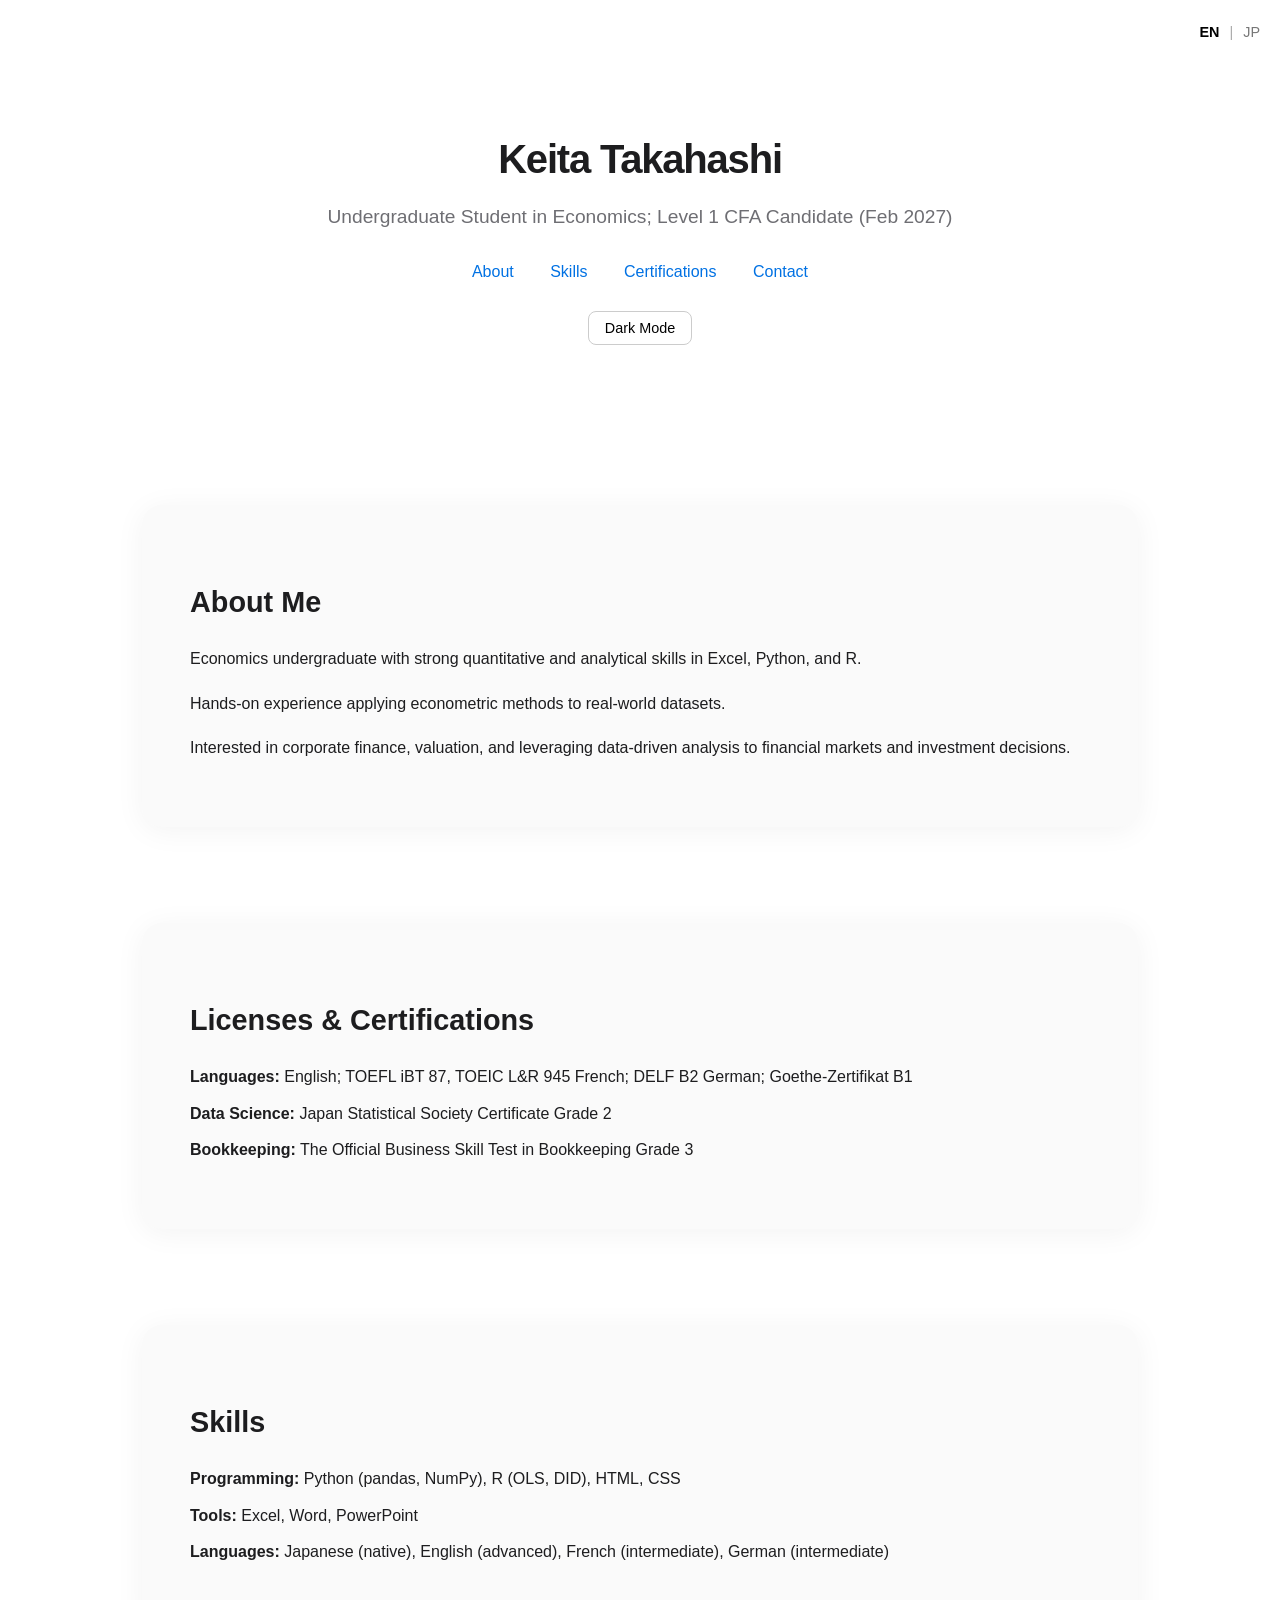
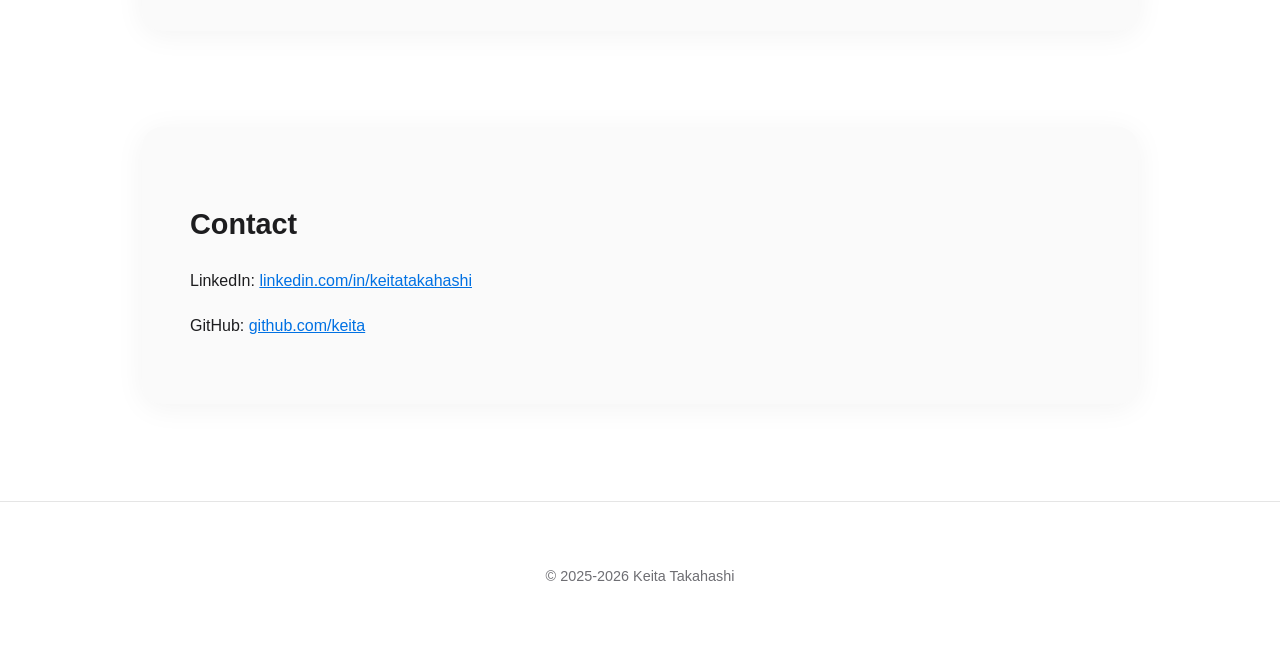
==== en/index.html @ 61471173 "Update index.html" ====
<!DOCTYPE html>
<html lang="en">
<head>
  <meta charset="UTF-8">
  <meta name="viewport" content="width=device-width, initial-scale=1.0">
  <title>Keita Takahashi | Portfolio</title>
  <link rel="stylesheet" href="../style.css">
  <link href="https://fonts.googleapis.com/css2?family=Roboto:wght@400;700&display=swap" rel="stylesheet">
</head>
<body>
  <header>
    <h1>Keita Takahashi</h1>
    <p>Undergraduate Student in Economics; Level 1 CFA Candidate (Feb 2027)</p>
    <nav>
      <a href="#about">About</a>
      <a href="#skills">Skills</a>
      <a href="#certifications">Certifications</a>
      <a href="#contact">Contact</a>
    </nav>

    <button id="dark-mode-toggle">Dark Mode</button>

    <div class="lang-toggle">
      <span class="lang active">EN</span>
      <span class="divider">|</span>
      <a href="../" class="lang">JP</a>
    </div>
  </header>

  <section id="about" class="card fade-in">
    <h2>About Me</h2>
    <p>Economics undergraduate with strong quantitative and analytical skills in Excel, Python, and R.</p>
    <p>Hands-on experience applying econometric methods to real-world datasets.</p>
    <p>Interested in corporate finance, valuation, and leveraging data-driven analysis to financial markets and investment decisions.</p>
  </section>

  <section id="certifications" class="card fade-in">
    <h2>Licenses & Certifications</h2>
    <ul>
      <li><strong>Languages:</strong> English; TOEFL iBT 87, TOEIC L&R 945 French; DELF B2 German; Goethe-Zertifikat B1</li>
      <li><strong>Data Science:</strong> Japan Statistical Society Certificate Grade 2</li>
      <li><strong>Bookkeeping:</strong> The Official Business Skill Test in Bookkeeping Grade 3</li>
    </ul>
  </section>
  
  <section id="skills" class="card fade-in">
    <h2>Skills</h2>
    <ul>
      <li><strong>Programming:</strong> Python (pandas, NumPy), R (OLS, DID), HTML, CSS</li>
      <li><strong>Tools:</strong> Excel, Word, PowerPoint</li>
      <li><strong>Languages:</strong> Japanese (native), English (advanced), French (intermediate), German (intermediate)</li>
    </ul>
  </section>

  <section id="contact" class="card fade-in">
    <h2>Contact</h2>
    <p>LinkedIn: <a href="https://www.linkedin.com/in/keitatakahashi" target="_blank">linkedin.com/in/keitatakahashi</a></p>
    <p>GitHub: <a href="https://github.com/takahashikeita1221" target="_blank">github.com/keita</a></p>
  </section>

  <footer>
    <p>© 2025-2026 Keita Takahashi</p>
  </footer>

  <script src="../script.js"></script>
</body>
</html>
---- style.css ----
/* style.css */

body {
  margin: 0;
  font-family: 'Inter', 'Helvetica Neue', Arial, sans-serif;
  background-color: #fff;
  color: #1d1d1f;
  line-height: 1.8;
  -webkit-font-smoothing: antialiased;
}

header {
  text-align: center;
  padding: 6rem 1rem 4rem;
}

header h1 {
  font-size: 2.5rem;
  font-weight: 700;
  letter-spacing: -0.03em;
  margin-bottom: 0.3rem;
}

header p {
  font-size: 1.2rem;
  color: #6e6e73;
  margin-top: 0;
}

nav {
  margin-top: 1.5rem;
}

nav a {
  color: #0071e3;
  text-decoration: none;
  margin: 0 1rem;
  font-weight: 500;
  transition: color 0.2s ease;
}

nav a:hover {
  color: #005bb5;
}

section {
  max-width: 900px;
  margin: 6rem auto;
  padding: 0 1.5rem;
}

.card {
  background: #fafafa;
  border-radius: 20px;
  padding: 3rem;
  box-shadow: 0 4px 30px rgba(0,0,0,0.05);
  transition: transform 0.3s ease, box-shadow 0.3s ease;
}

.card:hover {
  transform: translateY(-5px);
  box-shadow: 0 8px 40px rgba(0,0,0,0.08);
}

h2 {
  font-size: 1.8rem;
  font-weight: 700;
  margin-bottom: 1rem;
}

ul {
  list-style-type: none;
  padding: 0;
}

li {
  margin: 0.5rem 0;
}

footer {
  text-align: center;
  padding: 3rem 1rem;
  color: #6e6e73;
  font-size: 0.9rem;
  border-top: 1px solid #e5e5e5;
}

a {
  color: #0071e3;
}

a:hover {
  text-decoration: underline;
}

/* フェードイン */
.fade-in {
  opacity: 0;
  transform: translateY(40px);
  transition:
    opacity 1s cubic-bezier(0.25, 0.1, 0.25, 1),
    transform 1s cubic-bezier(0.25, 0.1, 0.25, 1);
  will-change: opacity, transform;
}

.fade-in.visible {
  opacity: 1;
  transform: translateY(0);
}

/* ダークモード対応 
@media (prefers-color-scheme: dark) {
  body {
    background-color: #1d1d1f;
    color: #f5f5f7;
  }

  .card {
    background: #2c2c2e;
    box-shadow: 0 4px 30px rgba(255, 255, 255, 0.05);
  }

  nav a {
    color: #0a84ff;
  }

  a {
    color: #0a84ff;
  }

  footer {
    color: #a1a1a6;
    border-top: 1px solid #3a3a3c;
  }
}
/*

/* ダークモードの切り替え */
.dark-mode {
  background-color: #1d1d1f;
  color: #f5f5f7;
}

.dark-mode .card {
  background: #2c2c2e;
  box-shadow: 0 4px 30px rgba(255,255,255,0.07);
}

.dark-mode nav a,
.dark-mode a {
  color: #0a84ff;
}

.dark-mode footer {
  color: #a1a1a6;
  border-top: 1px solid #3a3a3c;
}

/* ダークモード切り替えボタン */
#dark-mode-toggle {
  background: none;
  border: 1px solid #ccc;
  padding: 0.5rem 1rem;
  border-radius: 8px;
  cursor: pointer;
  font-size: 0.9rem;
  margin-top: 1.5rem;
  transition: background 0.3s;
}

#dark-mode-toggle:hover {
  background: #e5e5e5;
}
/*
.card {
  background-color: white;             カードの背景 
  border-radius: 12px;                 角を丸くする 
  box-shadow: 0 4px 12px rgba(0,0,0,0.1); 軽い影 
  padding: 20px;                       内側の余白 
  margin: 20px 0;                      上下の余白 
  transition: transform 0.3s ease, box-shadow 0.3s ease; アニメーションを滑らかに 
}

 マウスオーバー時の演出 
.card:hover {
  transform: translateY(-8px);         上に少し浮かぶ 
  box-shadow: 0 12px 24px rgba(0,0,0,0.2); 影を強くして浮き感を演出 
}

.lang-switch {
  margin-left:20px;
  padding:6px 12px;
  border:1px solid #333;
  border-radius:4px;
  text-decoration: none;
  font-size: 0.9rem;
}

.lang-switch:hover {
  background-color: #333;
  color: white;
}

header {
  position: relative;
}

/* トグル全体 */
.lang-toggle {
  position: absolute;
  top: 20px;
  right: 20px;
  font-size: 0.9rem;
  font-weight: 500;
}

/* リンク */
.lang-toggle a {
  text-decoration: none;
  color: #666;
  transition: 0.2s;
}

/* 今いるページ */
.lang-toggle .active {
  color: #000;
  font-weight: 700;
}

/* 区切り線 */
.divider {
  margin: 0 6px;
  color: #aaa;
}

/* hover */
.lang-toggle a:hover {
  color: #000;
}

body.dark-mode .lang-toggle a {
  color: #aaa;
}

body.dark-mode .lang-toggle .active {
  color: #fff;
}

header {
  position: relative;
}

/* トグル全体 */
.lang-toggle {
  position: absolute;
  top: 20px;
  right: 20px;
  font-size: 0.9rem;
  font-weight: 500;
}

/* リンク */
.lang-toggle a {
  text-decoration: none;
  color: #777;
  transition: 0.2s ease;
}

/* 今いる言語 */
.lang-toggle .active {
  font-weight: 700;
  color: #000;
}

/* 区切り */
.divider {
  margin: 0 6px;
  color: #aaa;
}

/* hover */
.lang-toggle a:hover {
  color: #000;
}

body.dark-mode .lang-toggle a {
  color: #aaa;
}

body.dark-mode .lang-toggle .active {
  color: #fff;
}
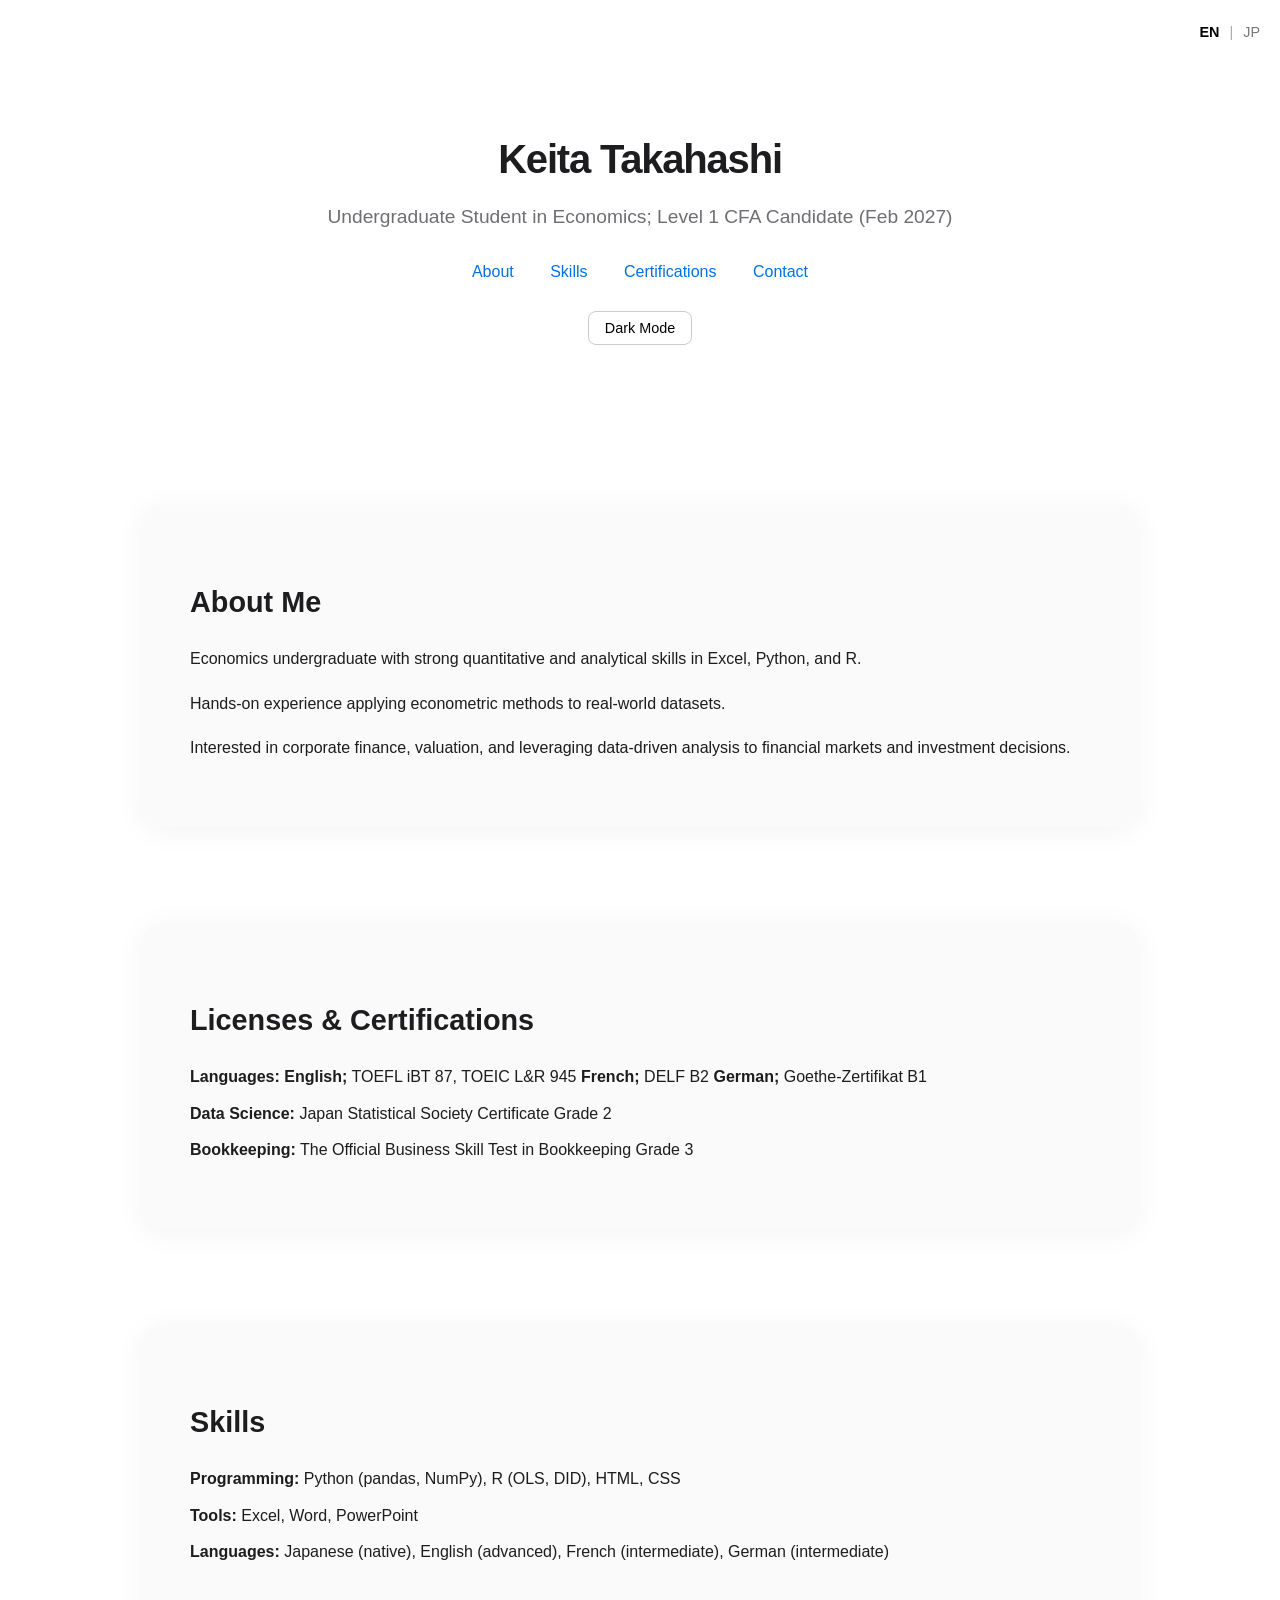
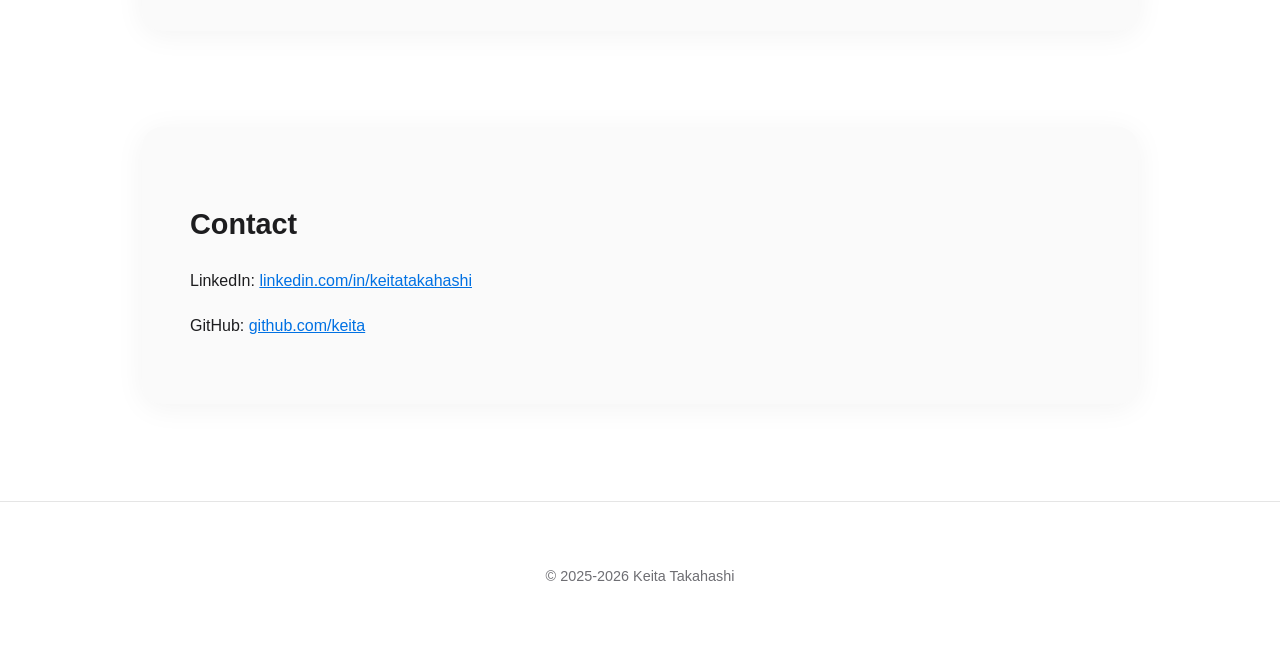
==== commit e44bc9a5: "Update index.html" ====
--- a/en/index.html
+++ b/en/index.html
@@ -37,7 +37,7 @@
   <section id="certifications" class="card fade-in">
     <h2>Licenses & Certifications</h2>
     <ul>
-      <li><strong>Languages:</strong> English; TOEFL iBT 87, TOEIC L&R 945 French; DELF B2 German; Goethe-Zertifikat B1</li>
+      <li><strong>Languages:</strong> <strong>English;</strong> TOEFL iBT 87, TOEIC L&R 945 <strong>French;</strong> DELF B2 <strong>German;</strong> Goethe-Zertifikat B1</li>
       <li><strong>Data Science:</strong> Japan Statistical Society Certificate Grade 2</li>
       <li><strong>Bookkeeping:</strong> The Official Business Skill Test in Bookkeeping Grade 3</li>
     </ul>
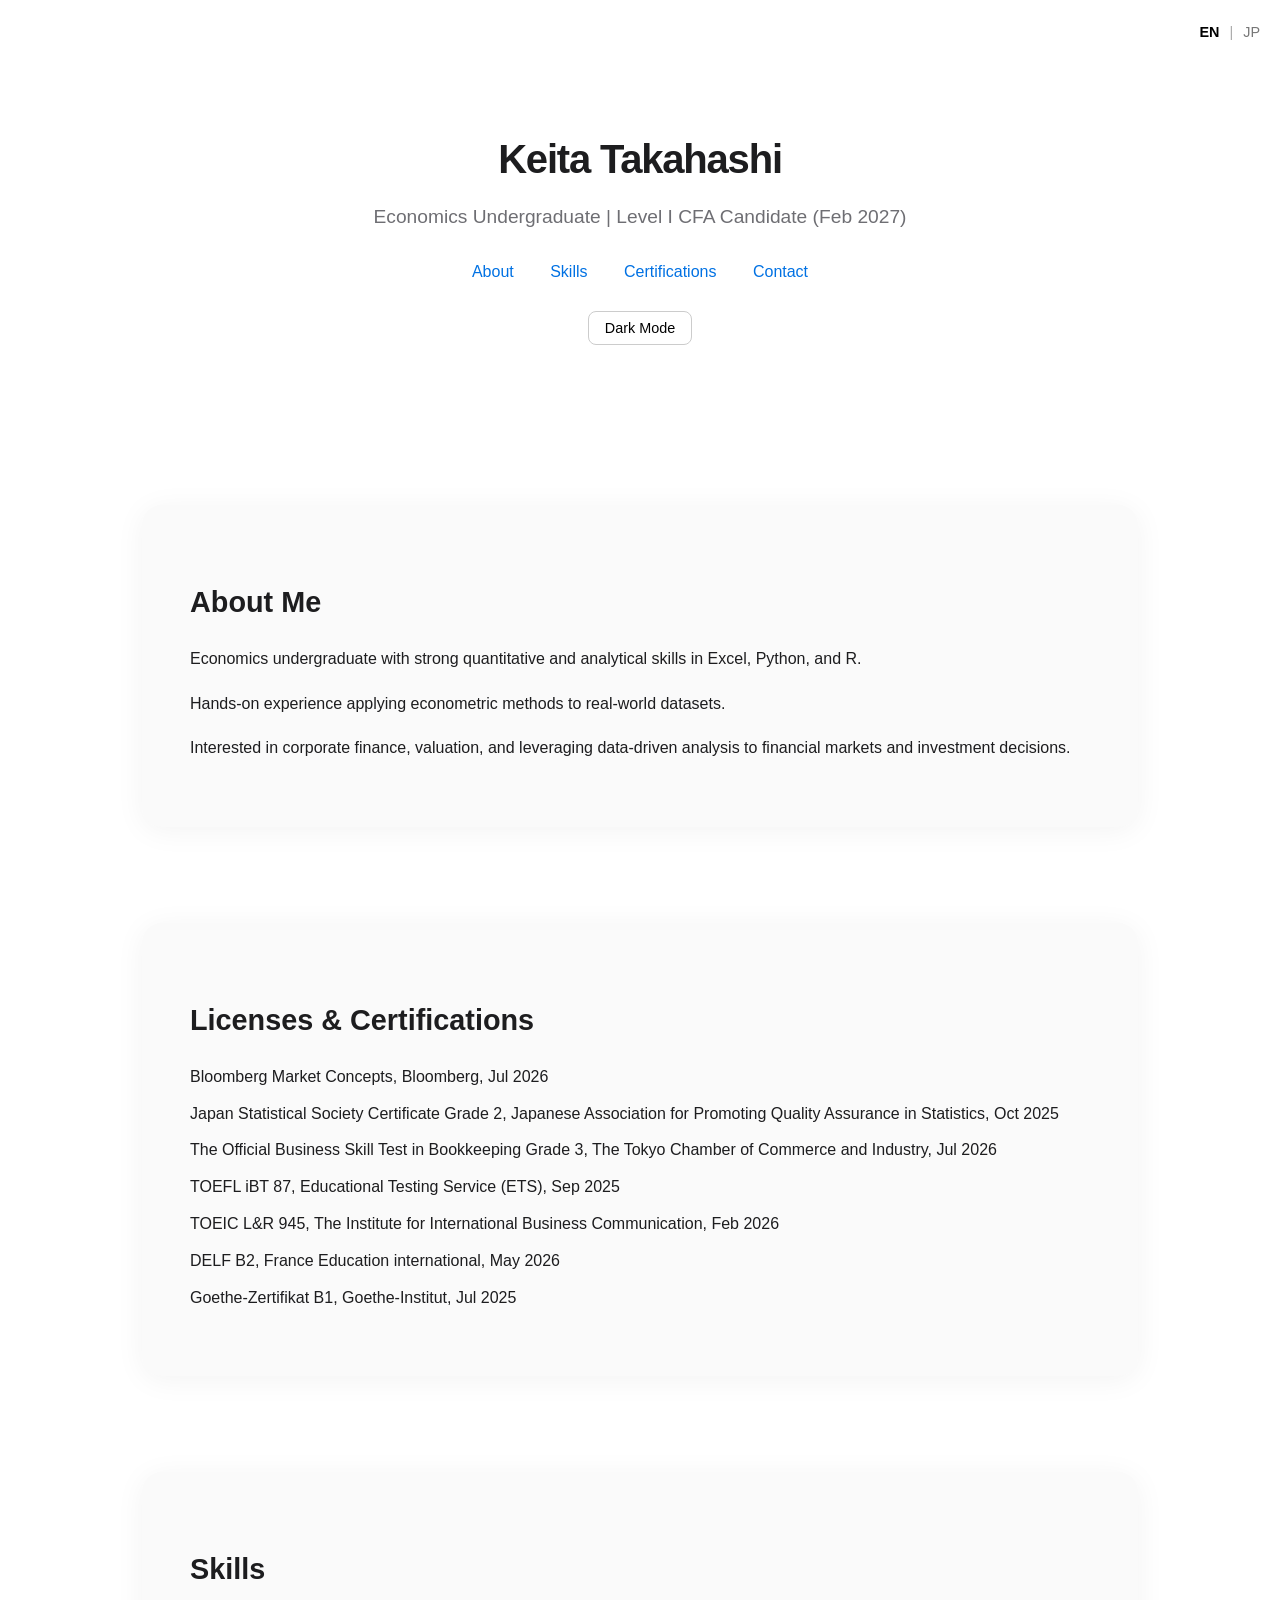
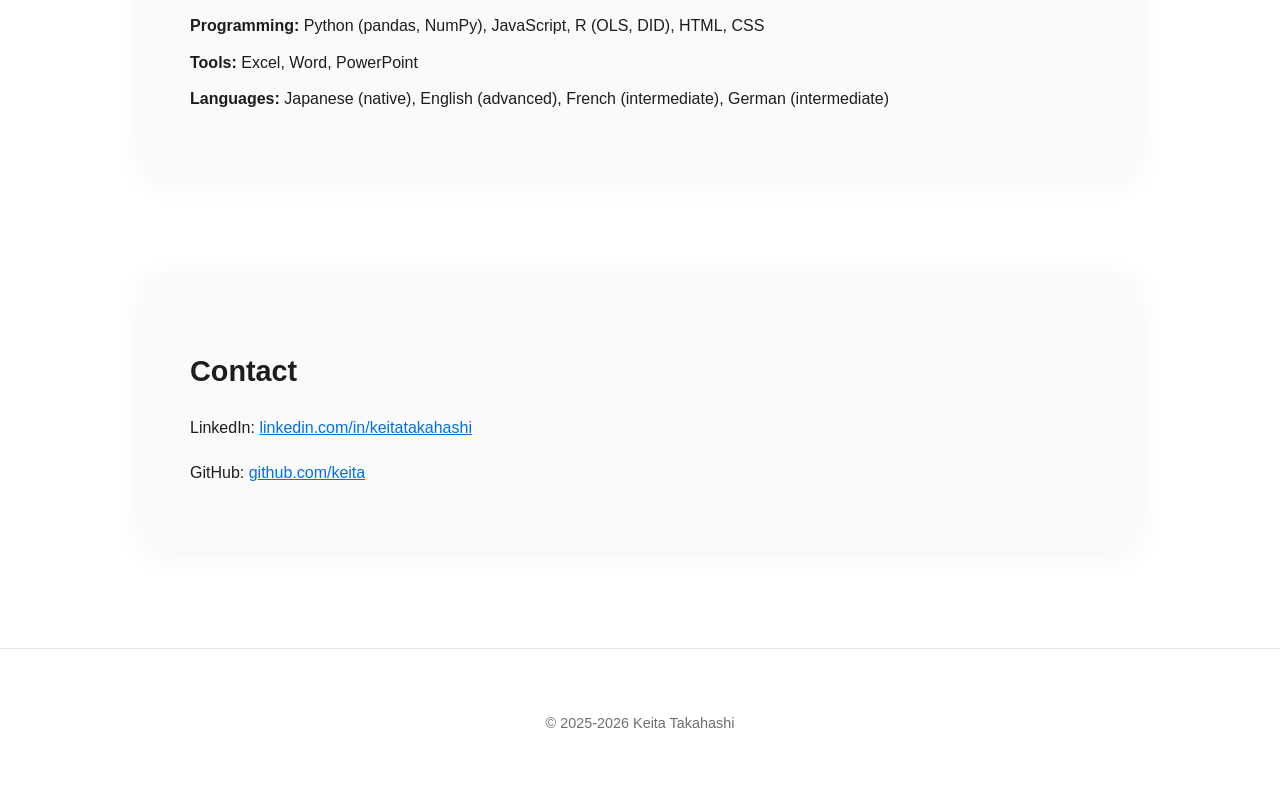
==== commit e319669b: "Update index.html" ====
--- a/en/index.html
+++ b/en/index.html
@@ -10,7 +10,7 @@
 <body>
   <header>
     <h1>Keita Takahashi</h1>
-    <p>Undergraduate Student in Economics; Level 1 CFA Candidate (Feb 2027)</p>
+    <p>Economics Undergraduate | Level I CFA Candidate (Feb 2027)</p>
     <nav>
       <a href="#about">About</a>
       <a href="#skills">Skills</a>
@@ -37,16 +37,20 @@
   <section id="certifications" class="card fade-in">
     <h2>Licenses & Certifications</h2>
     <ul>
-      <li><strong>Languages:</strong> <strong>English;</strong> TOEFL iBT 87, TOEIC L&R 945 <strong>French;</strong> DELF B2 <strong>German;</strong> Goethe-Zertifikat B1</li>
-      <li><strong>Data Science:</strong> Japan Statistical Society Certificate Grade 2</li>
-      <li><strong>Bookkeeping:</strong> The Official Business Skill Test in Bookkeeping Grade 3</li>
+      <li>Bloomberg Market Concepts, Bloomberg, Jul 2026</li>
+      <li>Japan Statistical Society Certificate Grade 2, Japanese Association for Promoting Quality Assurance in Statistics, Oct 2025</li>
+      <li>The Official Business Skill Test in Bookkeeping Grade 3, The Tokyo Chamber of Commerce and Industry, Jul 2026</li>
+      <li>TOEFL iBT 87, Educational Testing Service (ETS), Sep 2025</li>
+      <li>TOEIC L&R 945, The Institute for International Business Communication, Feb 2026</li>
+      <li>DELF B2, France Education international, May 2026</li>
+      <li>Goethe-Zertifikat B1, Goethe-Institut, Jul 2025</li>
     </ul>
   </section>
   
   <section id="skills" class="card fade-in">
     <h2>Skills</h2>
     <ul>
-      <li><strong>Programming:</strong> Python (pandas, NumPy), R (OLS, DID), HTML, CSS</li>
+      <li><strong>Programming:</strong> Python (pandas, NumPy), JavaScript, R (OLS, DID), HTML, CSS</li>
       <li><strong>Tools:</strong> Excel, Word, PowerPoint</li>
       <li><strong>Languages:</strong> Japanese (native), English (advanced), French (intermediate), German (intermediate)</li>
     </ul>
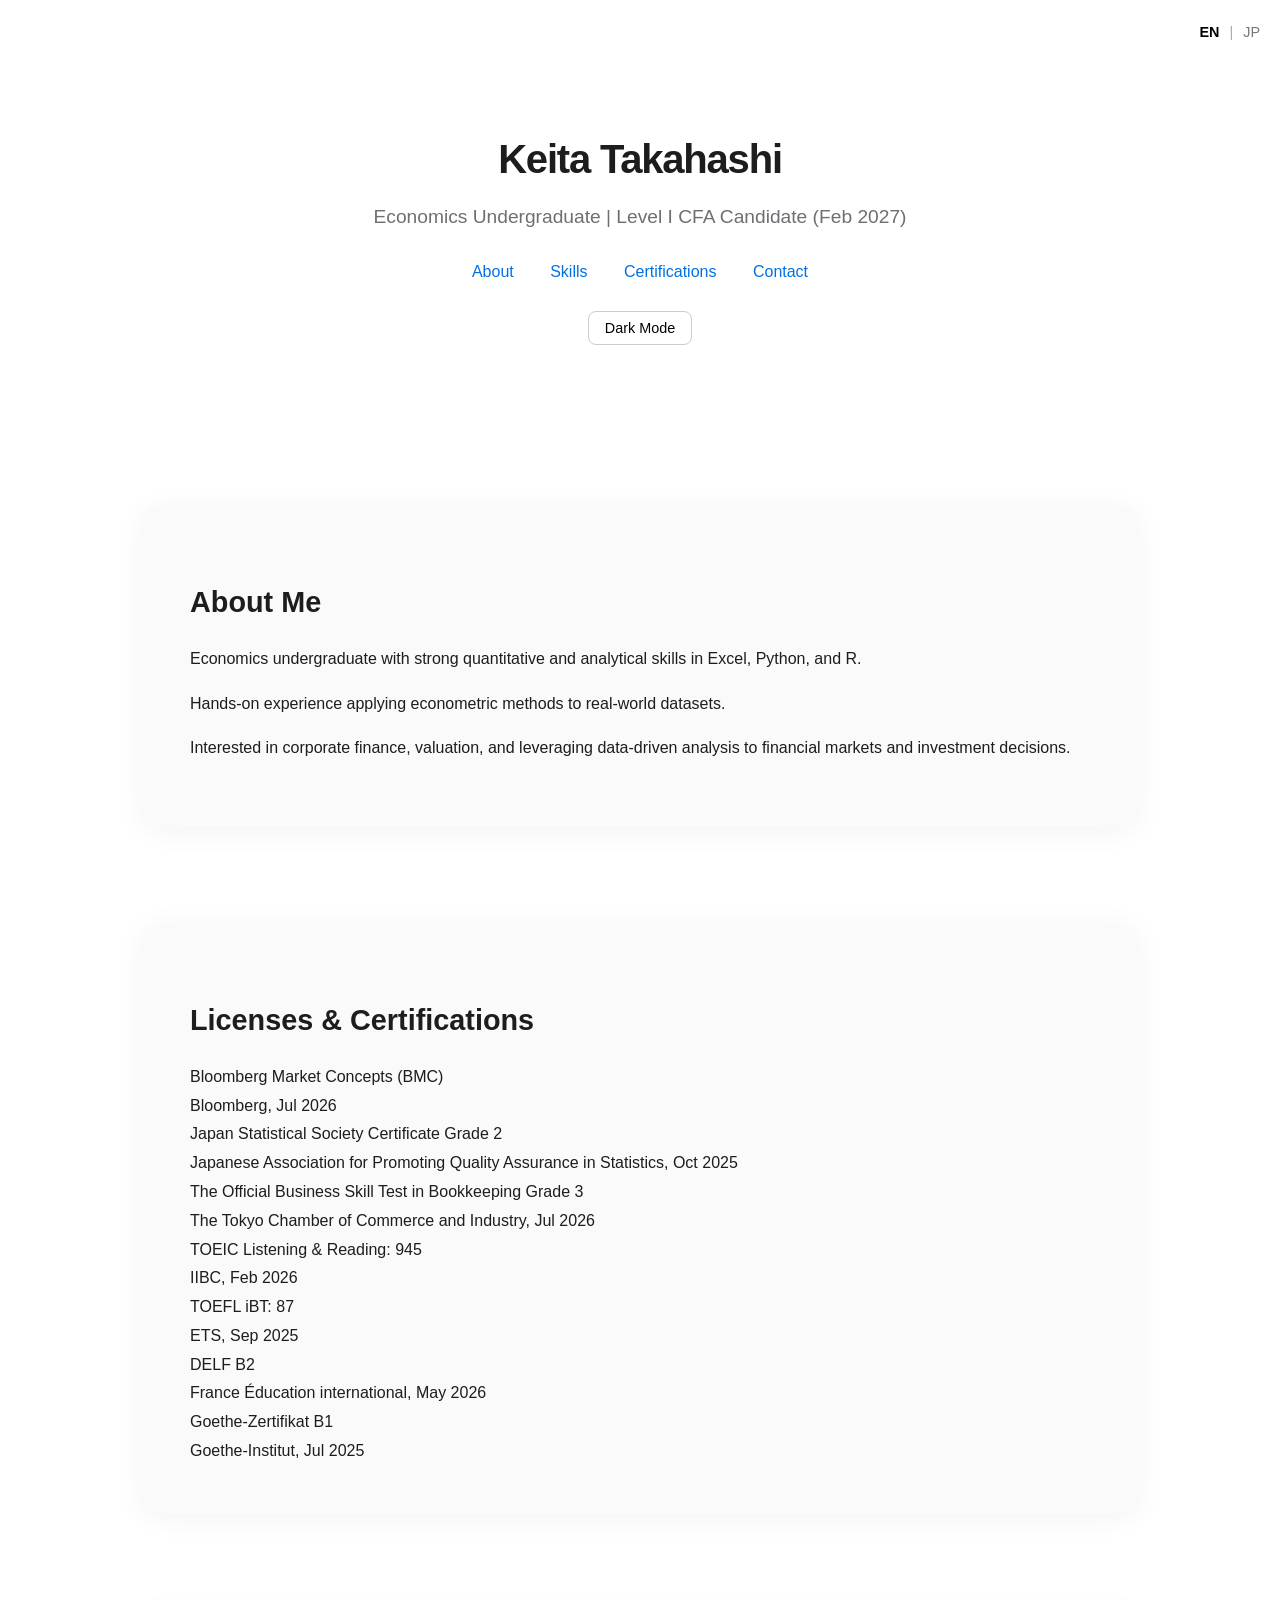
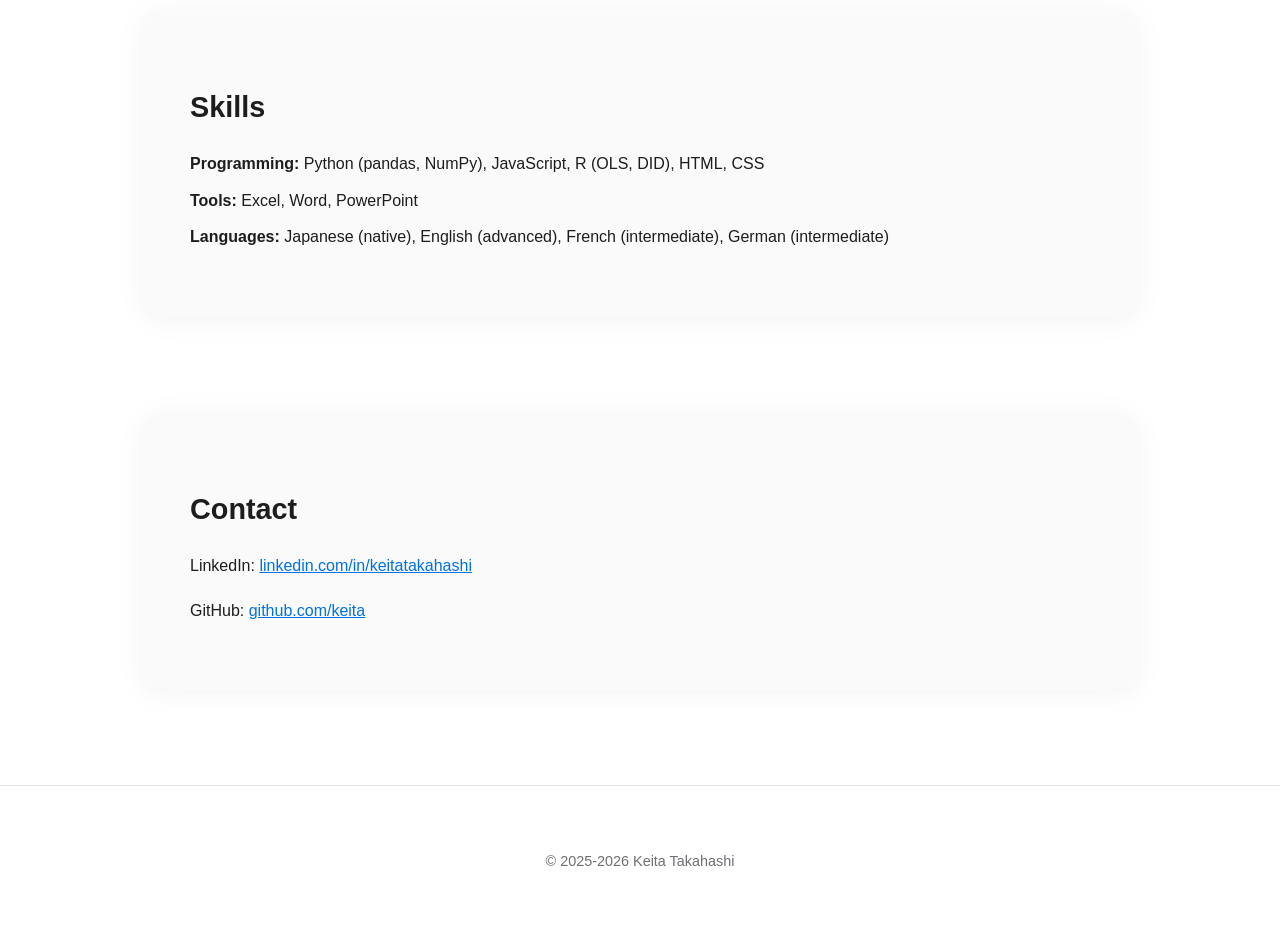
==== commit d38e15d7: "Update index.html" ====
--- a/en/index.html
+++ b/en/index.html
@@ -34,18 +34,45 @@
     <p>Interested in corporate finance, valuation, and leveraging data-driven analysis to financial markets and investment decisions.</p>
   </section>
 
-  <section id="certifications" class="card fade-in">
-    <h2>Licenses & Certifications</h2>
-    <ul>
-      <li>Bloomberg Market Concepts, Bloomberg, Jul 2026</li>
-      <li>Japan Statistical Society Certificate Grade 2, Japanese Association for Promoting Quality Assurance in Statistics, Oct 2025</li>
-      <li>The Official Business Skill Test in Bookkeeping Grade 3, The Tokyo Chamber of Commerce and Industry, Jul 2026</li>
-      <li>TOEFL iBT 87, Educational Testing Service (ETS), Sep 2025</li>
-      <li>TOEIC L&R 945, The Institute for International Business Communication, Feb 2026</li>
-      <li>DELF B2, France Education international, May 2026</li>
-      <li>Goethe-Zertifikat B1, Goethe-Institut, Jul 2025</li>
-    </ul>
-  </section>
+<section id="certifications" class="card fade-in">
+  <h2>Licenses & Certifications</h2>
+
+  <div class="cert-item">
+    <div class="cert-title">Bloomberg Market Concepts (BMC)</div>
+    <div class="cert-meta">Bloomberg, Jul 2026</div>
+  </div>
+
+  <div class="cert-item">
+    <div class="cert-title">Japan Statistical Society Certificate Grade 2</div>
+    <div class="cert-meta">Japanese Association for Promoting Quality Assurance in Statistics, Oct 2025</div>
+  </div>
+
+  <div class="cert-item">
+    <div class="cert-title">The Official Business Skill Test in Bookkeeping Grade 3</div>
+    <div class="cert-meta">The Tokyo Chamber of Commerce and Industry, Jul 2026</div>
+  </div>
+
+  <div class="cert-item">
+    <div class="cert-title">TOEIC Listening & Reading: 945</div>
+    <div class="cert-meta">IIBC, Feb 2026</div>
+  </div>
+
+  <div class="cert-item">
+    <div class="cert-title">TOEFL iBT: 87</div>
+    <div class="cert-meta">ETS, Sep 2025</div>
+  </div>
+
+  <div class="cert-item">
+    <div class="cert-title">DELF B2</div>
+    <div class="cert-meta">France Éducation international, May 2026</div>
+  </div>
+
+  <div class="cert-item">
+    <div class="cert-title">Goethe-Zertifikat B1</div>
+    <div class="cert-meta">Goethe-Institut, Jul 2025</div>
+  </div>
+
+</section>
   
   <section id="skills" class="card fade-in">
     <h2>Skills</h2>
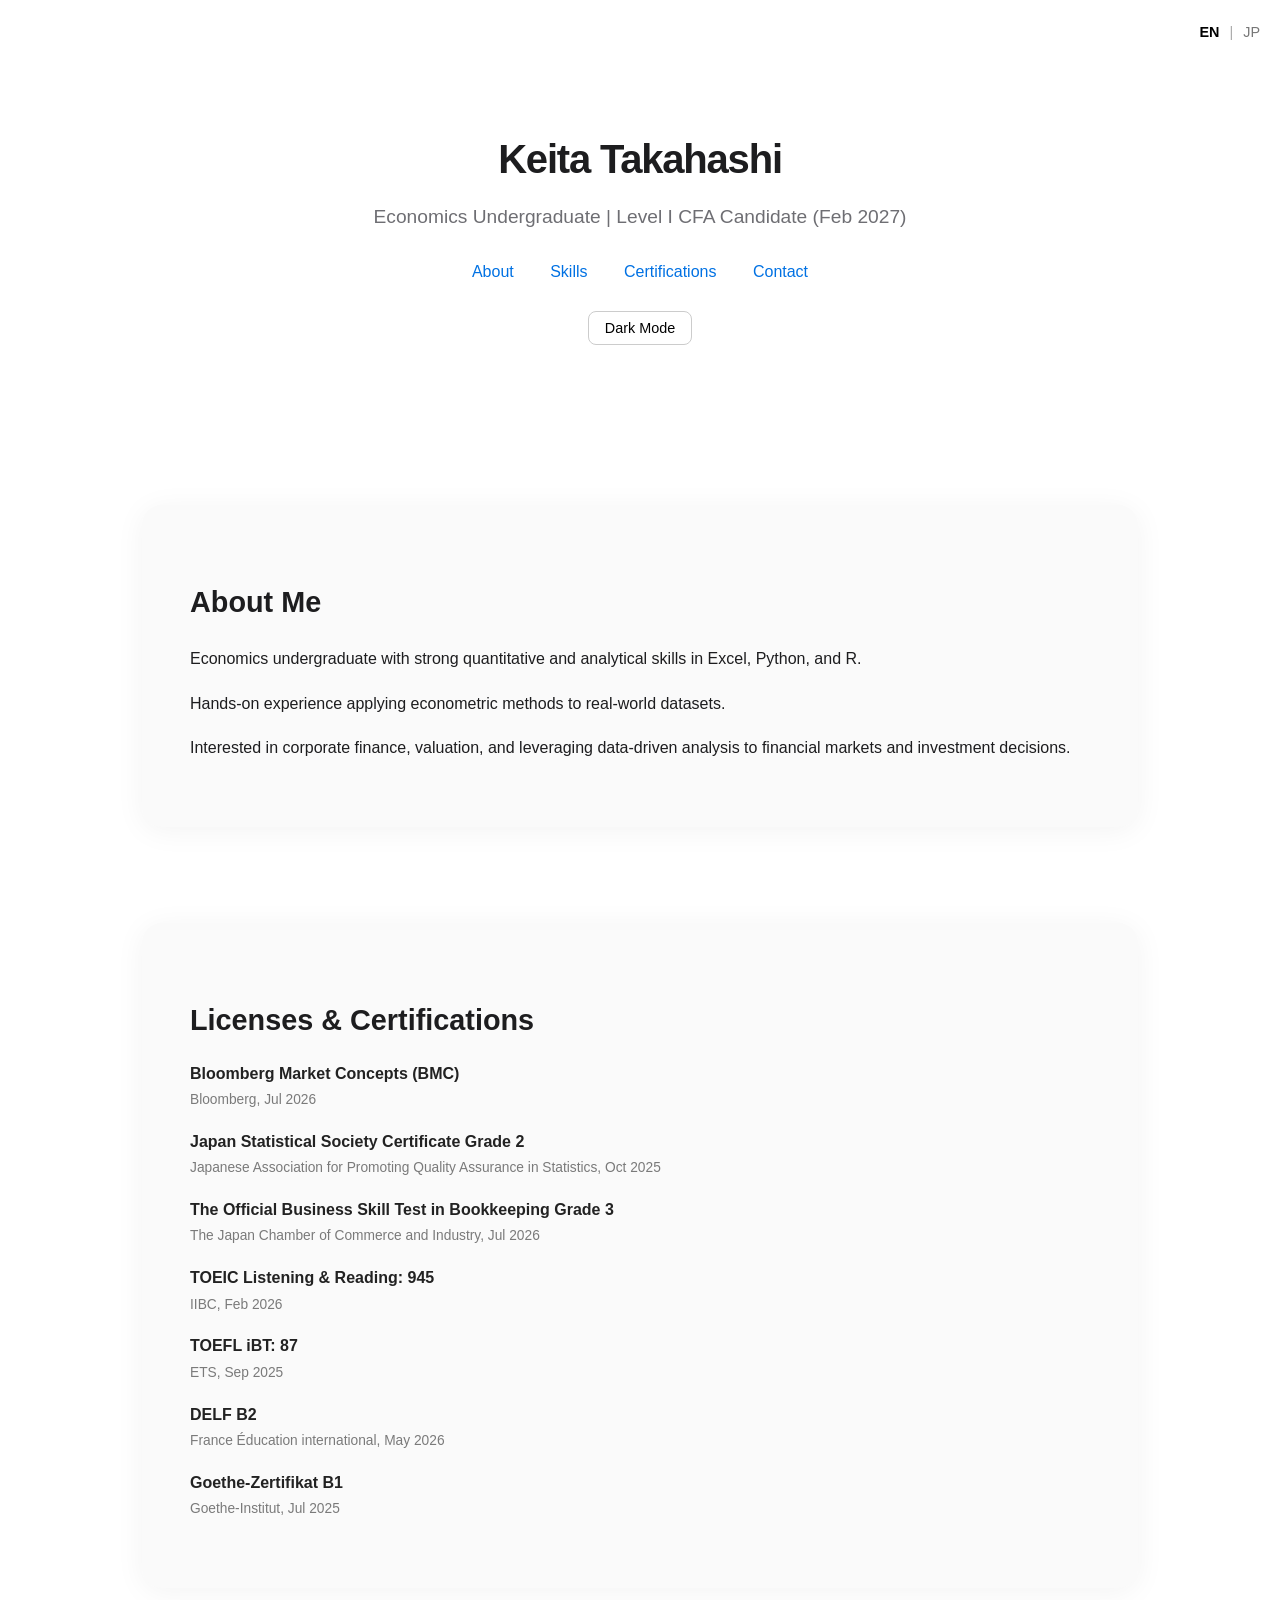
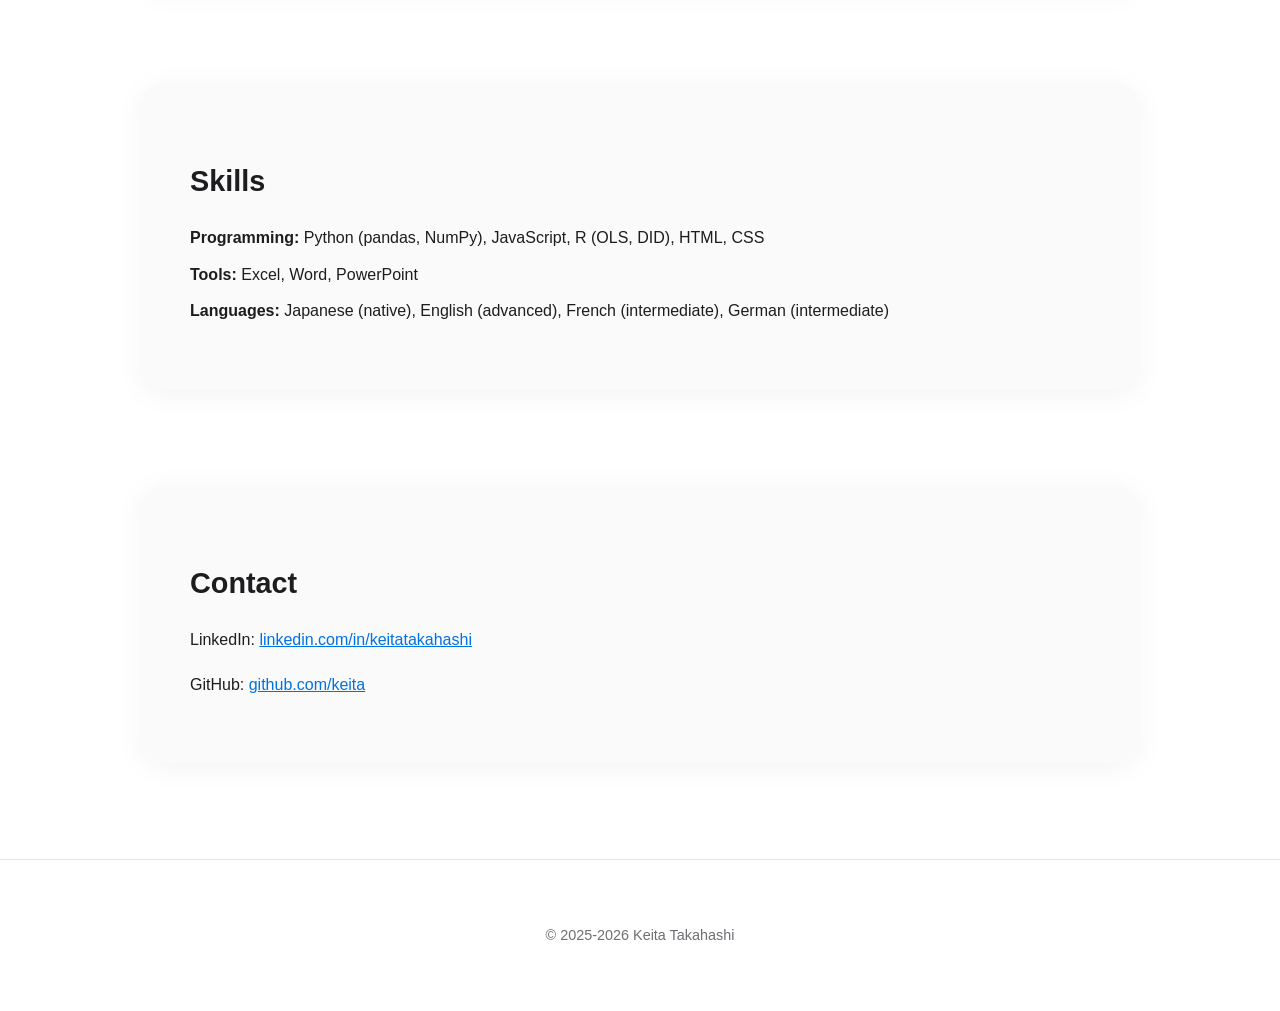
==== commit bc82eeba: "Update index.html" ====
--- a/en/index.html
+++ b/en/index.html
@@ -49,7 +49,7 @@
 
   <div class="cert-item">
     <div class="cert-title">The Official Business Skill Test in Bookkeeping Grade 3</div>
-    <div class="cert-meta">The Tokyo Chamber of Commerce and Industry, Jul 2026</div>
+    <div class="cert-meta">The Japan Chamber of Commerce and Industry, Jul 2026</div>
   </div>
 
   <div class="cert-item">
--- a/style.css
+++ b/style.css
@@ -290,3 +290,21 @@
 body.dark-mode .lang-toggle .active {
   color: #fff;
 }
+
+.cert-item {
+    margin-bottom: 18px;
+}
+
+.cert-title {
+    font-size: 1rem;
+    font-weight: 600;
+    color: #222;
+    line-height: 1.4;
+}
+
+.cert-meta {
+    margin-top: 3px;
+    font-size: 0.86rem;
+    color: #7a7a7a;
+    font-weight: 400;
+}
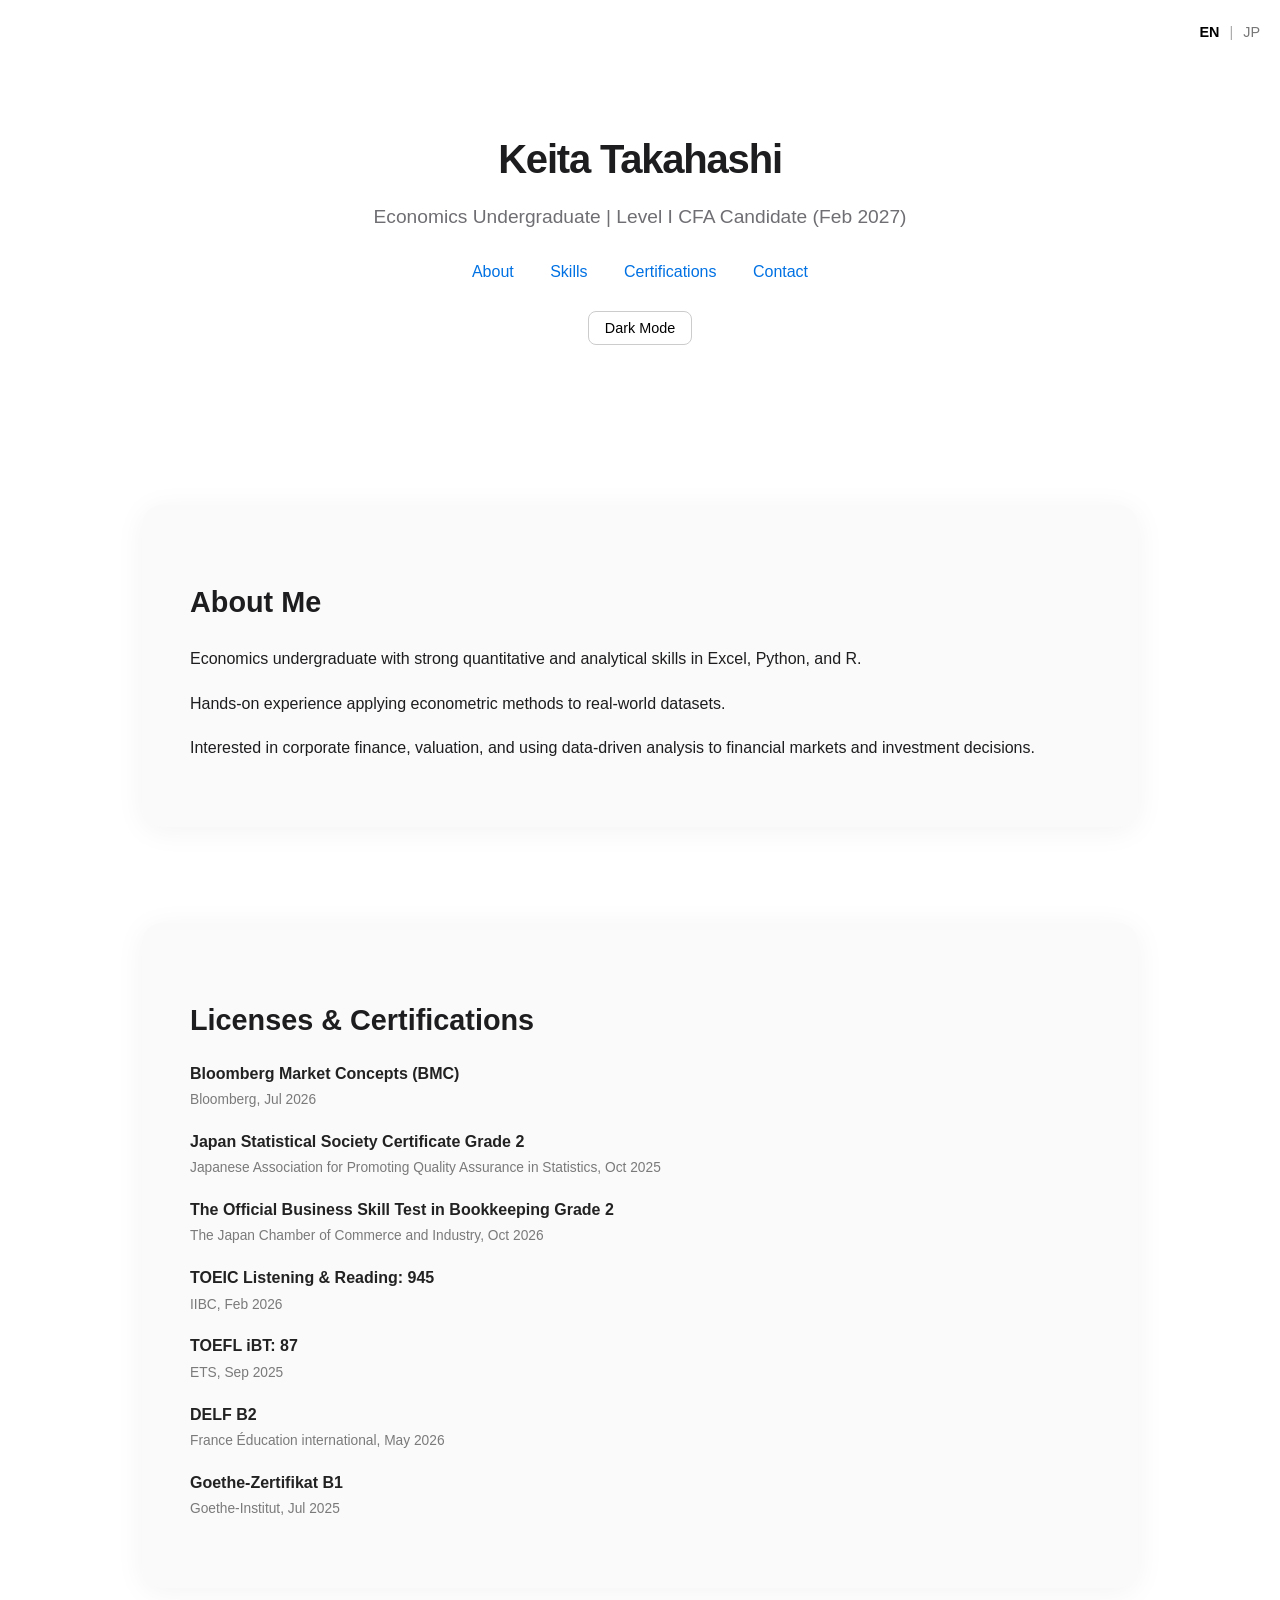
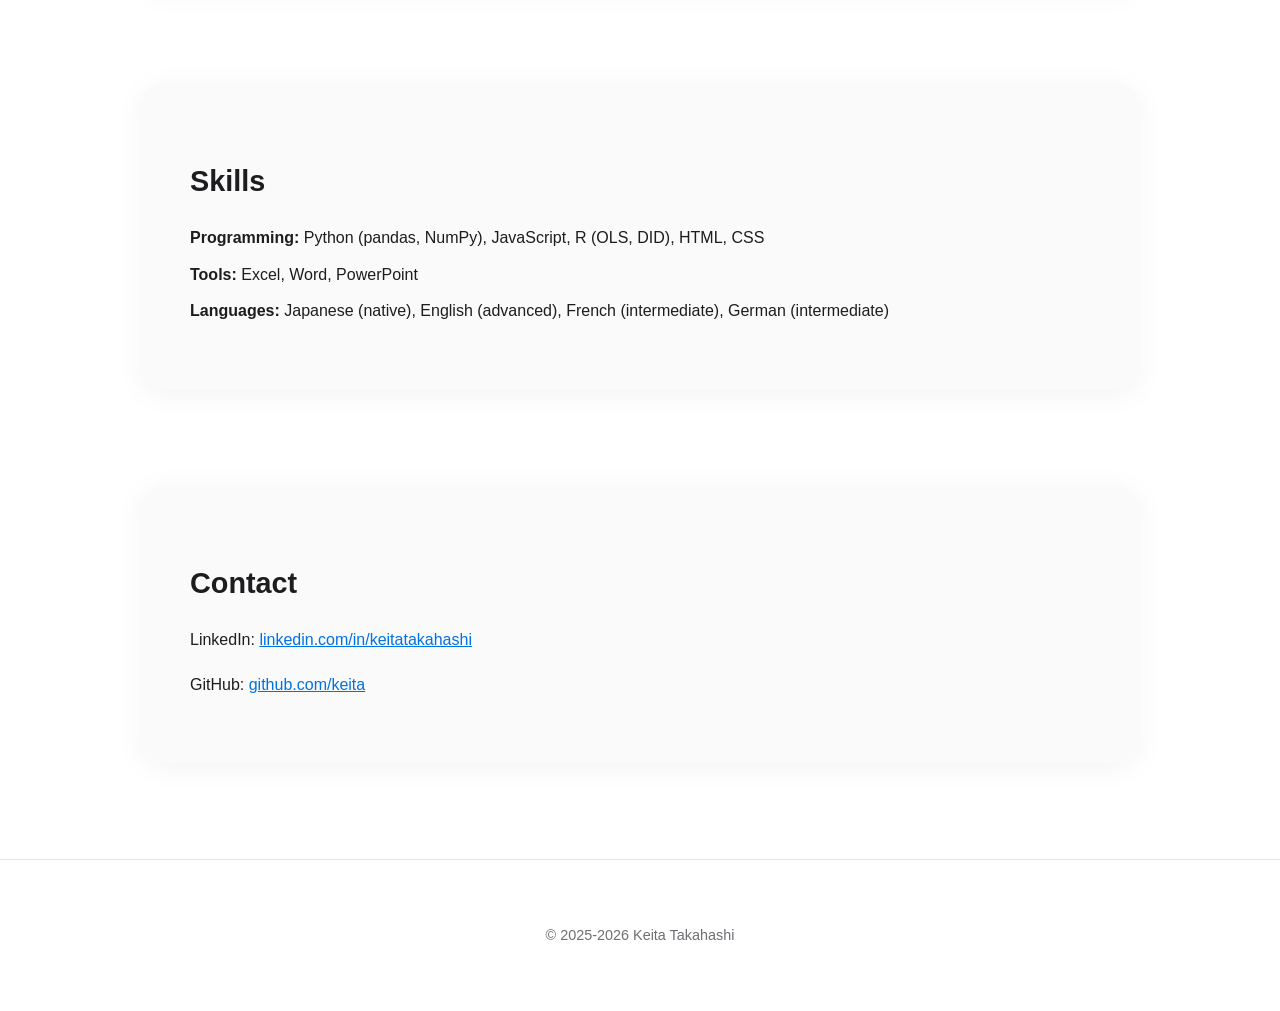
==== commit b5147fbe: "Update index.html" ====
--- a/en/index.html
+++ b/en/index.html
@@ -31,7 +31,7 @@
     <h2>About Me</h2>
     <p>Economics undergraduate with strong quantitative and analytical skills in Excel, Python, and R.</p>
     <p>Hands-on experience applying econometric methods to real-world datasets.</p>
-    <p>Interested in corporate finance, valuation, and leveraging data-driven analysis to financial markets and investment decisions.</p>
+    <p>Interested in corporate finance, valuation, and using data-driven analysis to financial markets and investment decisions.</p>
   </section>
 
 <section id="certifications" class="card fade-in">
@@ -48,8 +48,8 @@
   </div>
 
   <div class="cert-item">
-    <div class="cert-title">The Official Business Skill Test in Bookkeeping Grade 3</div>
-    <div class="cert-meta">The Japan Chamber of Commerce and Industry, Jul 2026</div>
+    <div class="cert-title">The Official Business Skill Test in Bookkeeping Grade 2</div>
+    <div class="cert-meta">The Japan Chamber of Commerce and Industry, Oct 2026</div>
   </div>
 
   <div class="cert-item">
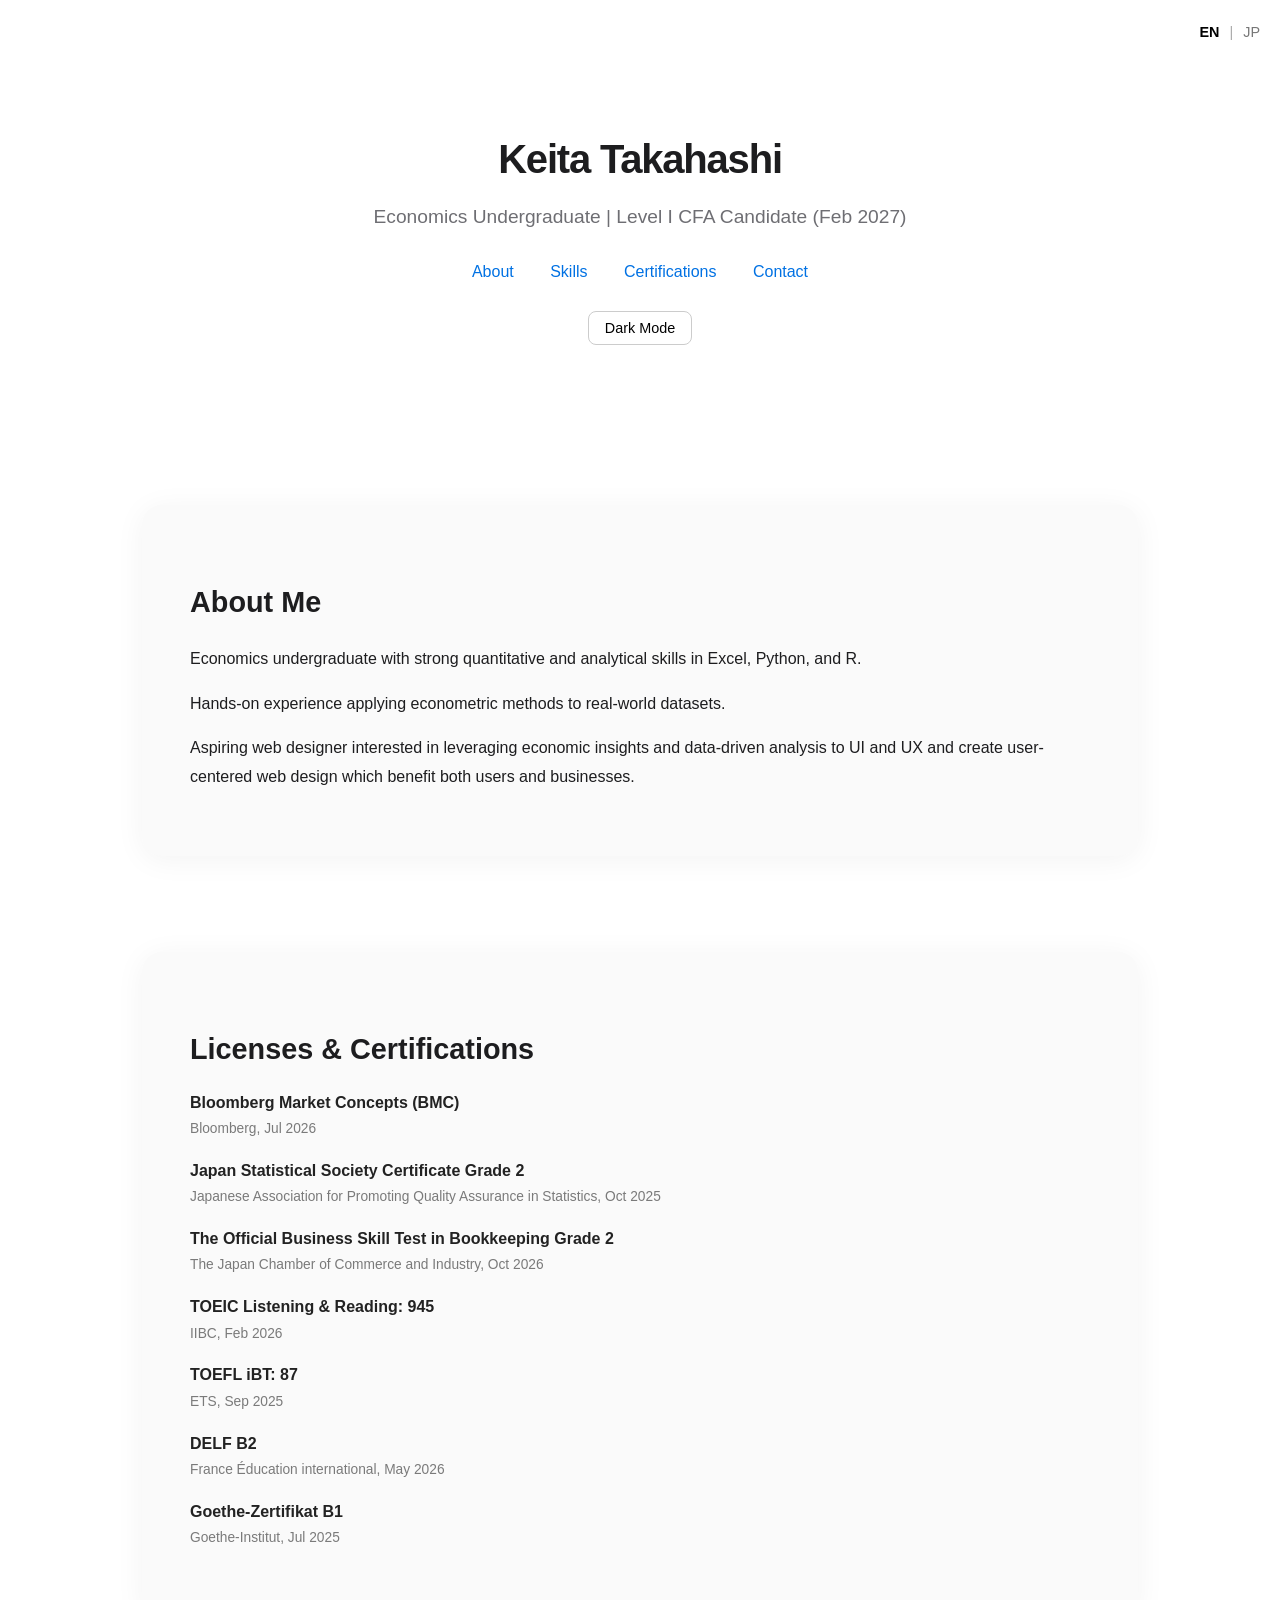
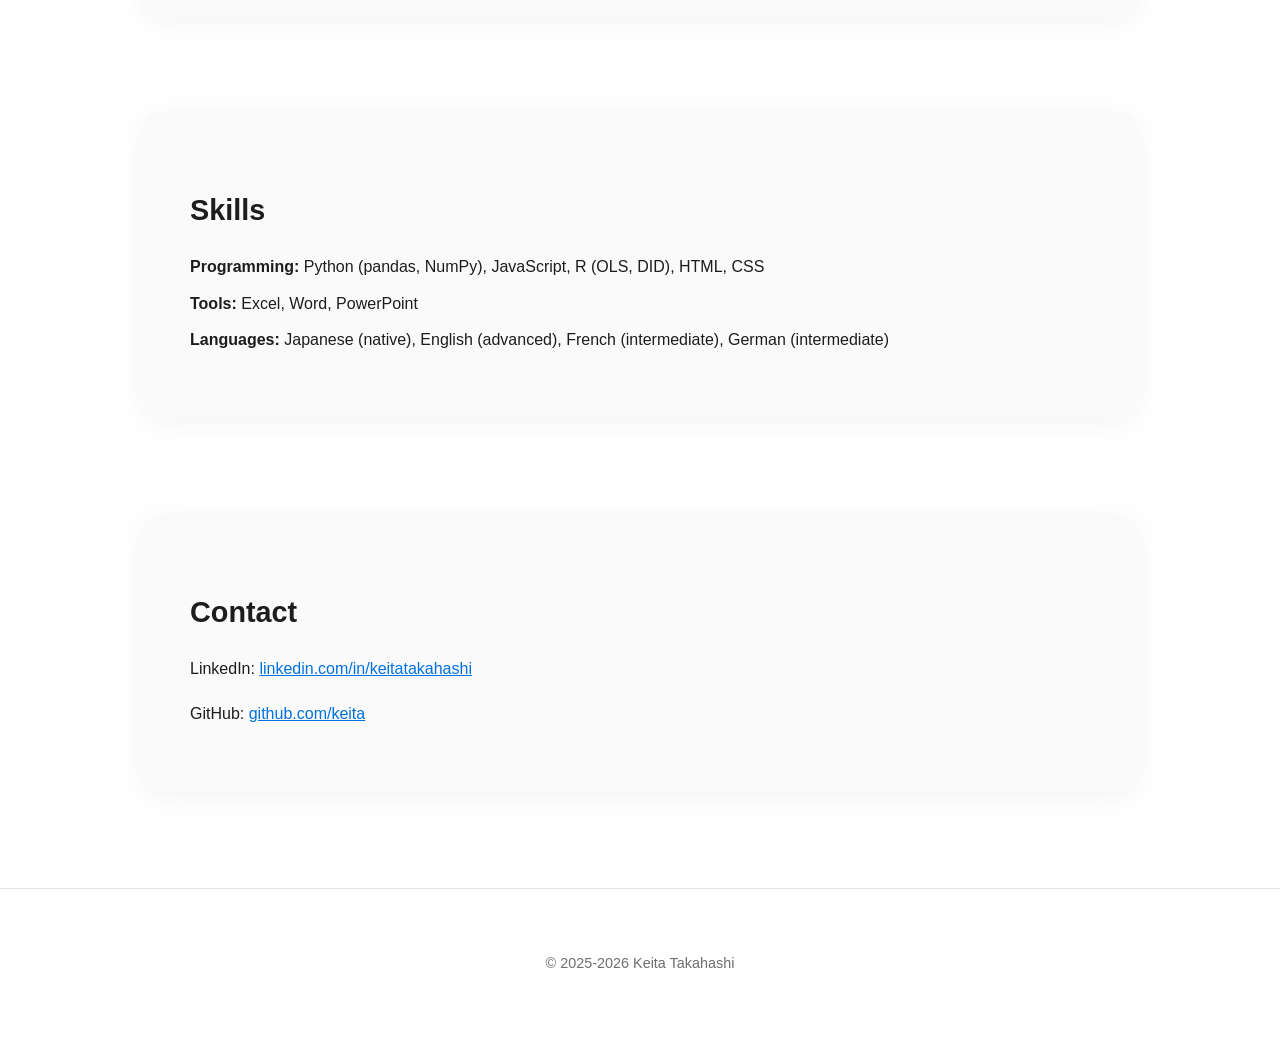
==== commit eebb197b: "Update index.html" ====
--- a/en/index.html
+++ b/en/index.html
@@ -31,7 +31,7 @@
     <h2>About Me</h2>
     <p>Economics undergraduate with strong quantitative and analytical skills in Excel, Python, and R.</p>
     <p>Hands-on experience applying econometric methods to real-world datasets.</p>
-    <p>Interested in corporate finance, valuation, and using data-driven analysis to financial markets and investment decisions.</p>
+    <p>Aspiring web designer interested in leveraging economic insights and data-driven analysis to UI and UX and create user-centered web design which benefit both users and businesses.</p>
   </section>
 
 <section id="certifications" class="card fade-in">
--- a/style.css
+++ b/style.css
@@ -308,3 +308,11 @@
     color: #7a7a7a;
     font-weight: 400;
 }
+
+body.dark-mode .cert-title {
+    color: #f5f5f7;
+}
+
+body.dark-mode .cert-meta {
+    color: #a1a1a6;
+}
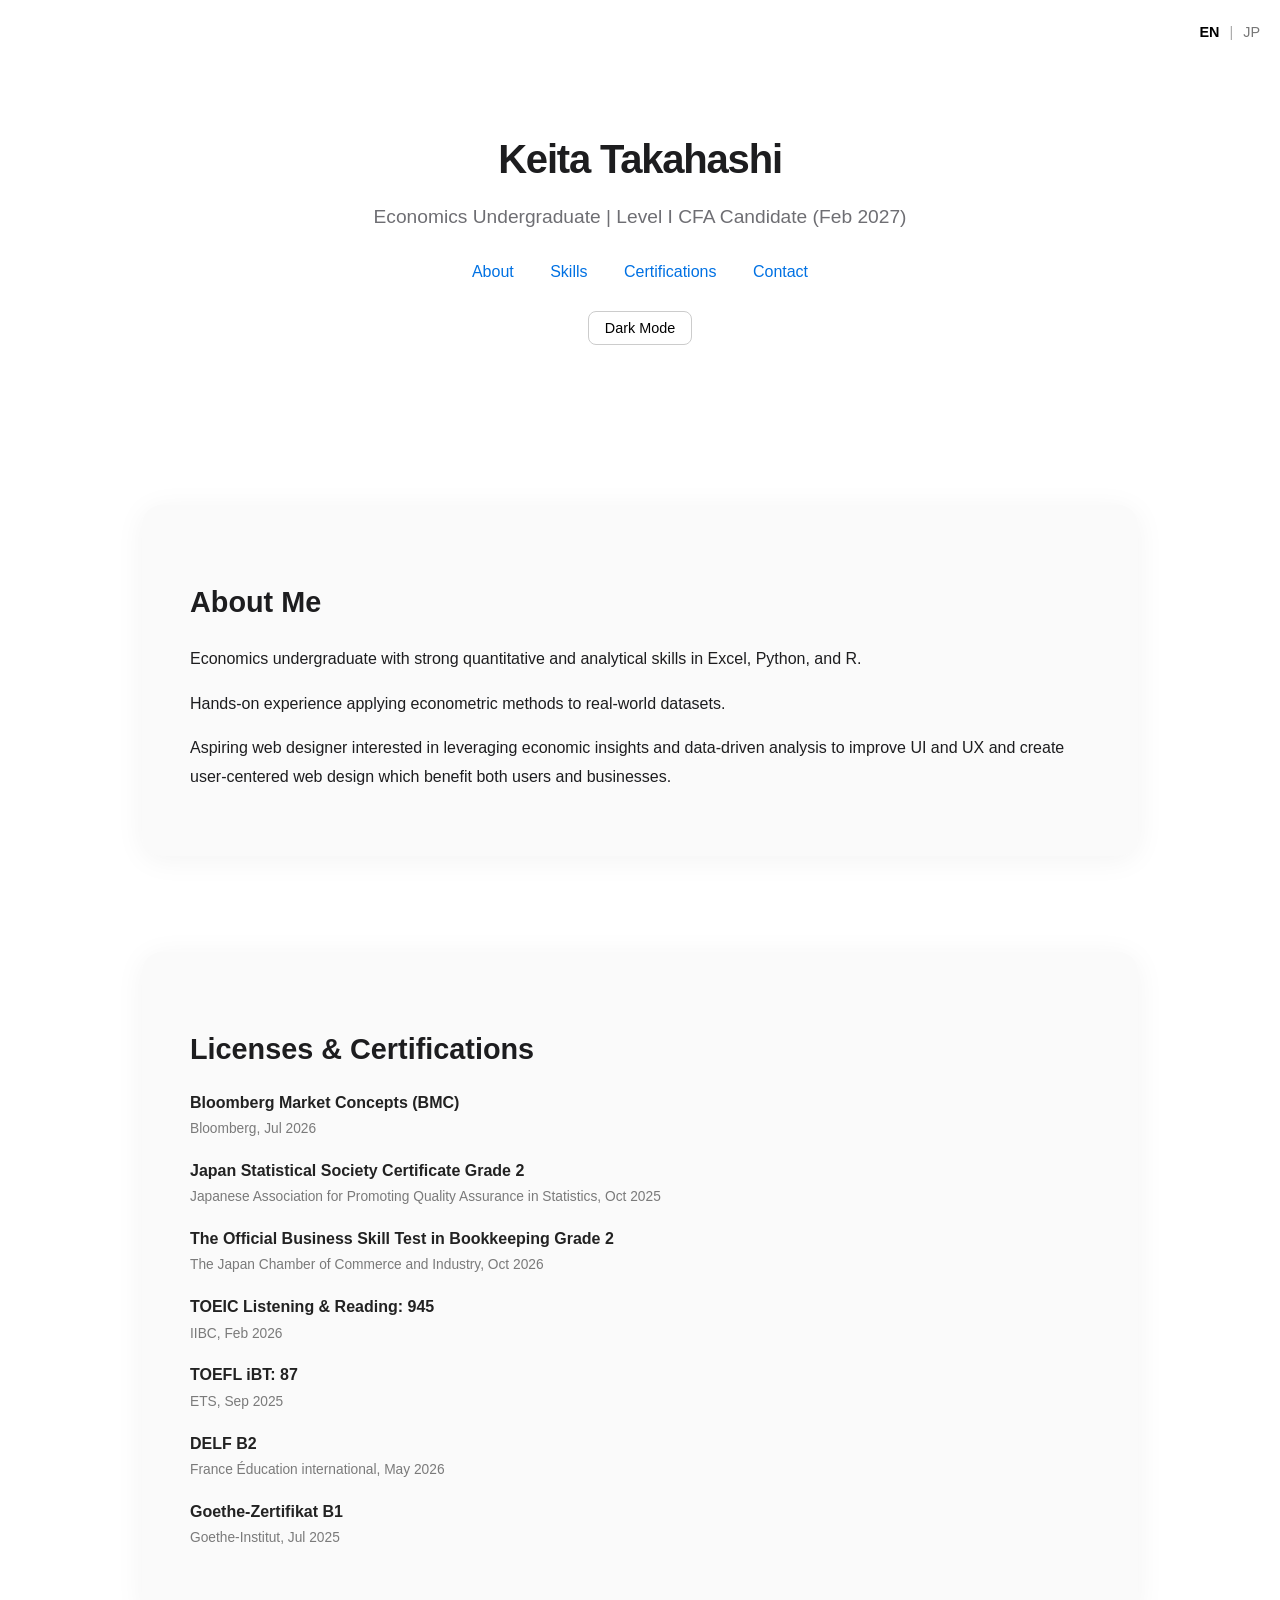
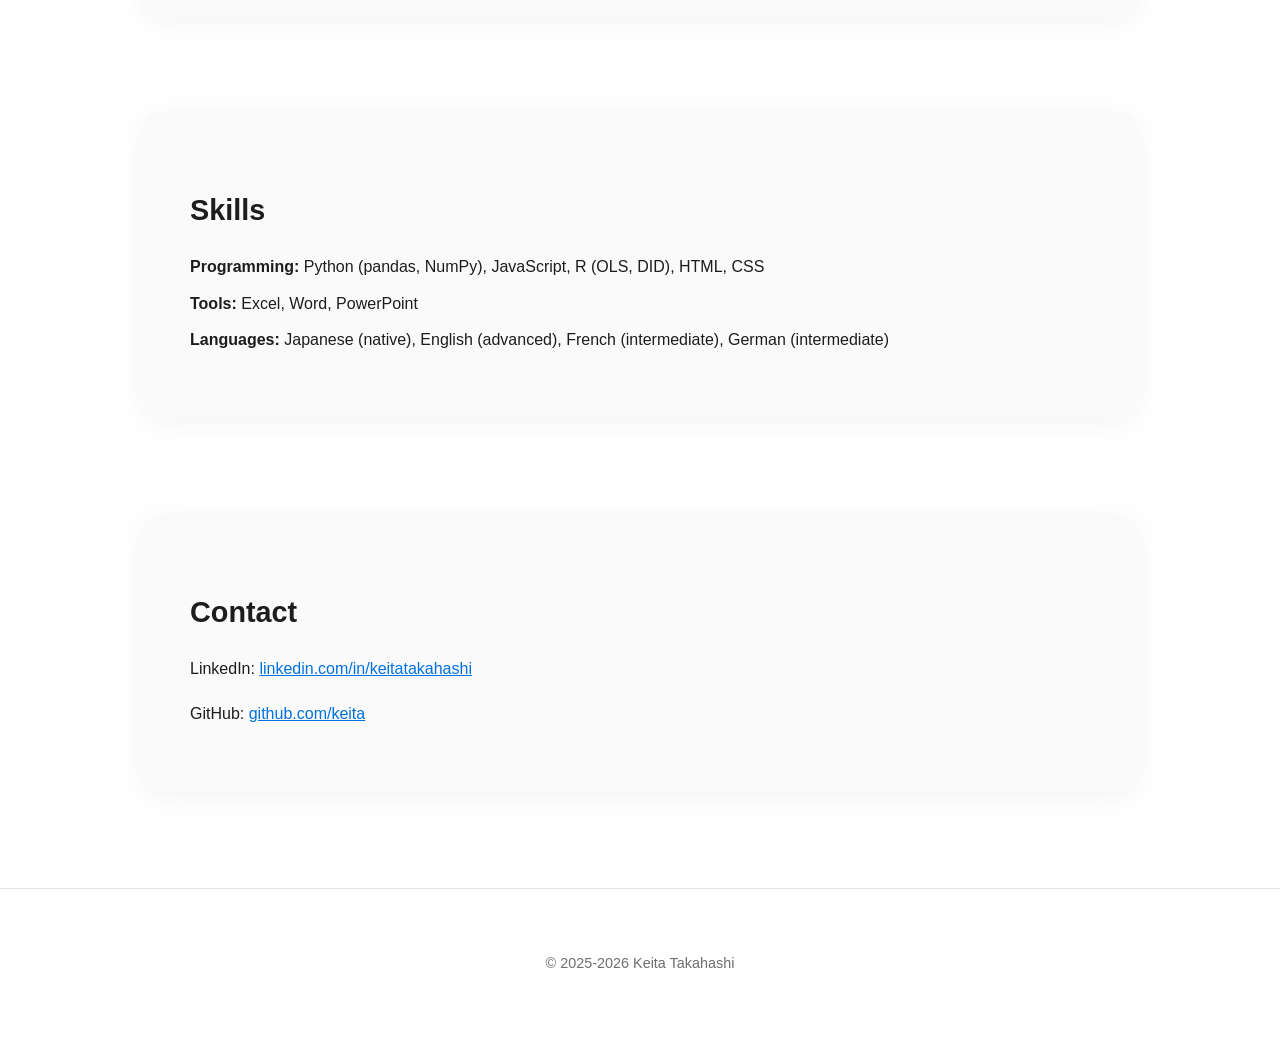
==== commit 7fc9019e: "Update index.html" ====
--- a/en/index.html
+++ b/en/index.html
@@ -31,7 +31,7 @@
     <h2>About Me</h2>
     <p>Economics undergraduate with strong quantitative and analytical skills in Excel, Python, and R.</p>
     <p>Hands-on experience applying econometric methods to real-world datasets.</p>
-    <p>Aspiring web designer interested in leveraging economic insights and data-driven analysis to UI and UX and create user-centered web design which benefit both users and businesses.</p>
+    <p>Aspiring web designer interested in leveraging economic insights and data-driven analysis to improve UI and UX and create user-centered web design which benefit both users and businesses.</p>
   </section>
 
 <section id="certifications" class="card fade-in">
